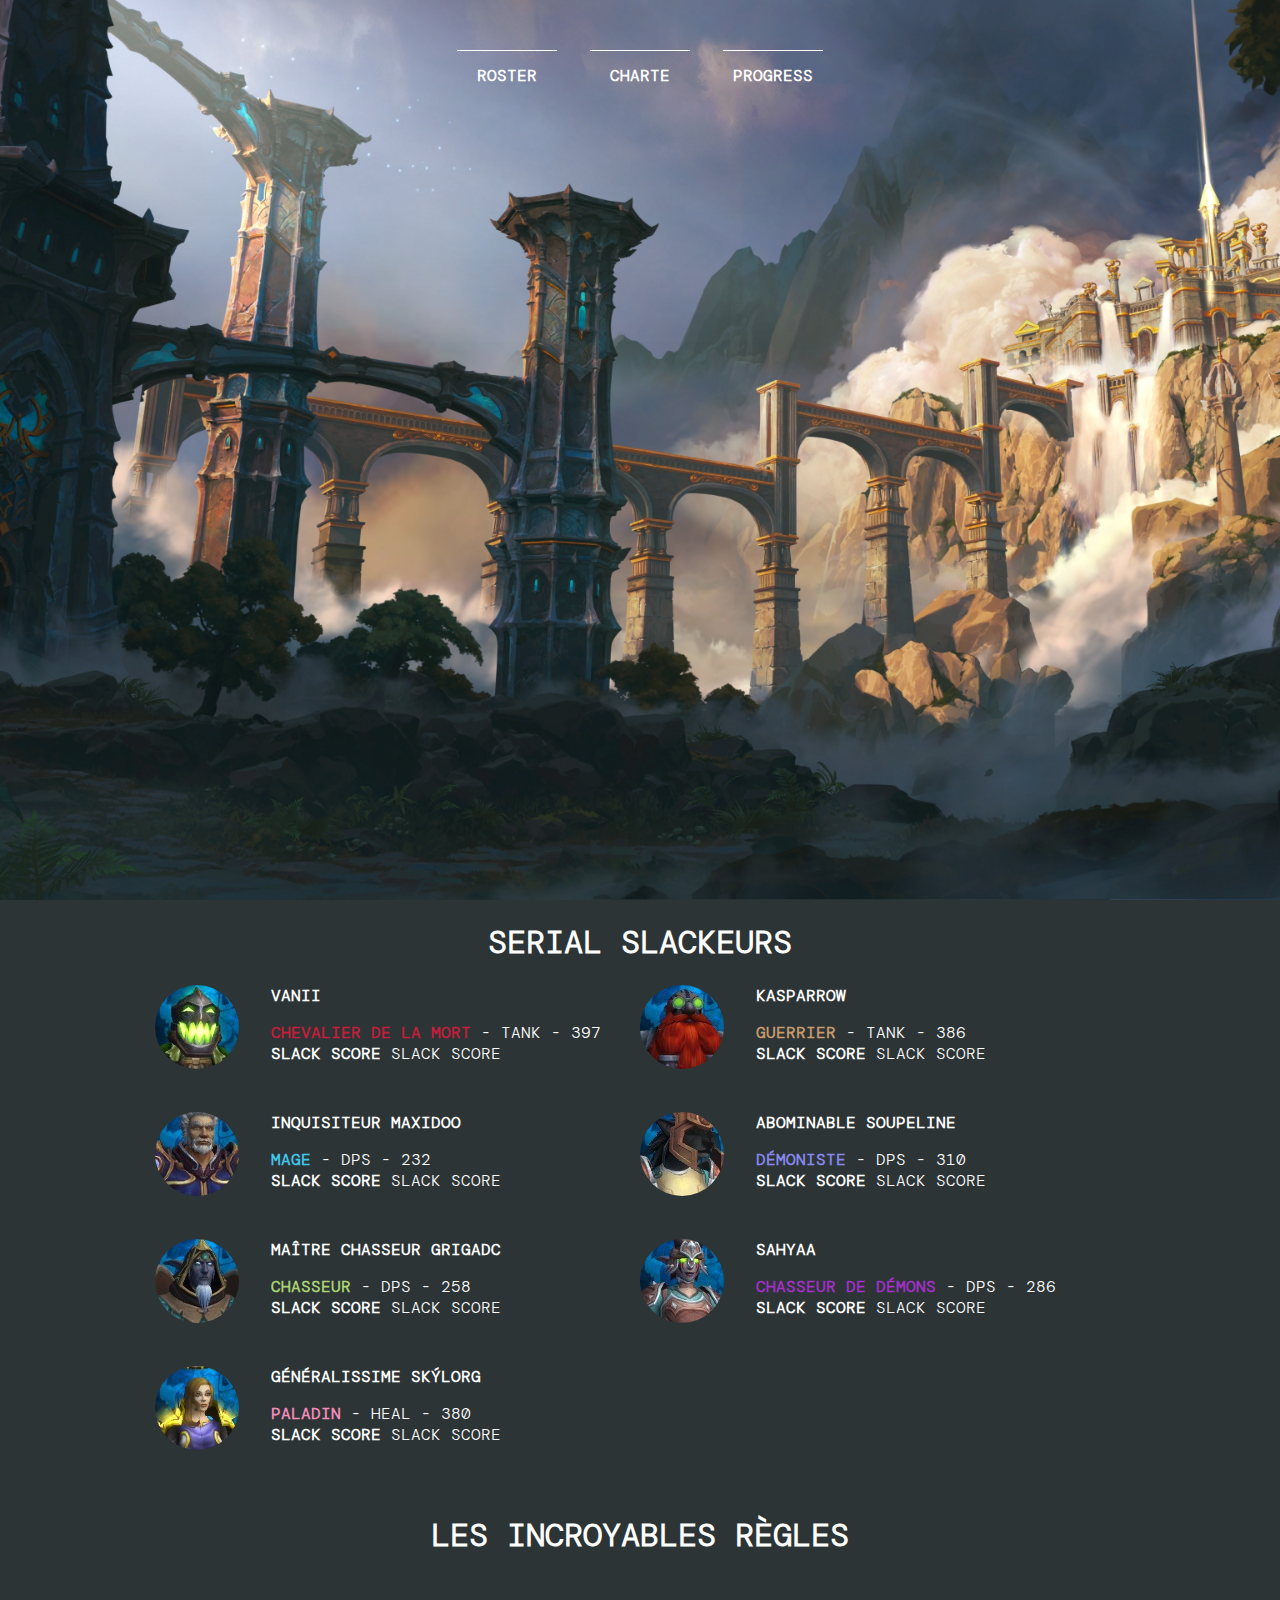
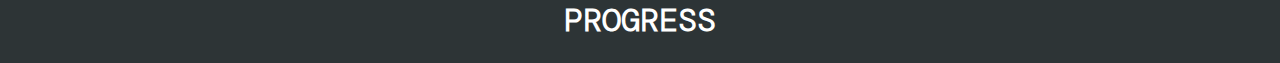
==== docs/index.html @ 686a3cb7 "rename release -> docs for github pages" ====
<!DOCTYPE html>
<html lang="fr">
  <head>
    <meta charset="UTF-8">
    <link rel="stylesheet" type="text/css" href="./css/main.css">
    <title>Guild Showcase</title>
  </head>
  <body>
    <div class="content">
      <nav>
        <a href="#roster"><span class="navbar-item">roster</span></a>
        <a href="#rules"><span class="navbar-item">charte</span></a>
        <a href="#progress"><span class="navbar-item">progress</span></a>
      </nav>
      <div class="header">
      </div>
      <div>
        <h1 class="uppercase">serial slackeurs</h1>
      </div>
      <div id="roster">
        <div class="character_entry">  <div class="avatar">    <img src="./img/vanii-hyjal.jpg"/>  </div>  <div class="character-summary">    <span class="bold">vanii</span>    <p>      <span class="class-6 bold">Chevalier de la mort</span> - <span>tank</span> - <span>397</span></br>      <span class="bold">slack score</span> <span>SLACK SCORE</span>    </p>  </div></div><div class="character_entry">  <div class="avatar">    <img src="./img/kasparrow-confrérie-du-thorium.jpg"/>  </div>  <div class="character-summary">    <span class="bold">kasparrow</span>    <p>      <span class="class-1 bold">Guerrier</span> - <span>tank</span> - <span>386</span></br>      <span class="bold">slack score</span> <span>SLACK SCORE</span>    </p>  </div></div><div class="character_entry">  <div class="avatar">    <img src="./img/maxidoo-hyjal.jpg"/>  </div>  <div class="character-summary">    <span class="bold">Inquisiteur maxidoo</span>    <p>      <span class="class-8 bold">Mage</span> - <span>dps</span> - <span>232</span></br>      <span class="bold">slack score</span> <span>SLACK SCORE</span>    </p>  </div></div><div class="character_entry">  <div class="avatar">    <img src="./img/soupeline-hyjal.jpg"/>  </div>  <div class="character-summary">    <span class="bold">Abominable soupeline</span>    <p>      <span class="class-9 bold">Démoniste</span> - <span>dps</span> - <span>310</span></br>      <span class="bold">slack score</span> <span>SLACK SCORE</span>    </p>  </div></div><div class="character_entry">  <div class="avatar">    <img src="./img/grigadc-hyjal.jpg"/>  </div>  <div class="character-summary">    <span class="bold">Maître chasseur grigadc</span>    <p>      <span class="class-3 bold">Chasseur</span> - <span>dps</span> - <span>258</span></br>      <span class="bold">slack score</span> <span>SLACK SCORE</span>    </p>  </div></div><div class="character_entry">  <div class="avatar">    <img src="./img/sahyaa-hyjal.jpg"/>  </div>  <div class="character-summary">    <span class="bold">sahyaa</span>    <p>      <span class="class-12 bold">Chasseur de démons</span> - <span>dps</span> - <span>286</span></br>      <span class="bold">slack score</span> <span>SLACK SCORE</span>    </p>  </div></div><div class="character_entry">  <div class="avatar">    <img src="./img/skýlorg-hyjal.jpg"/>  </div>  <div class="character-summary">    <span class="bold">Généralissime skýlorg</span>    <p>      <span class="class-2 bold">Paladin</span> - <span>heal</span> - <span>380</span></br>      <span class="bold">slack score</span> <span>SLACK SCORE</span>    </p>  </div></div>
      </div>
      <div id="rules">
        <h1 class="uppercase">les incroyables règles</h1>
      </div>
      <div id="progress">
        <h1 class="uppercase">progress</h1>
      </div>
    <div>
  </body>
</html>
---- docs/css/main.css ----
@font-face
{
  font-family: "DM Mono";
  src: url("../fonts/DMMono-Light.ttf");
  font-weight: 100 400 700;
}

html, body
{
  margin: 0;
  min-height: 100%;
  background-color: #2d3436;
}

body {
  font-family: "DM Mono";
  color: #FFFFFF;
}

nav {
  position: absolute;
  display:flex;
  justify-content: space-around;
  width: 400px;
  height: 150px;
  align-items: center;
  left: 50%;
  transform: translate(-50%, 0%);
}

.navbar-item {
  text-transform: uppercase;
  height: 50px;
  display: flex;
  align-items: center;
  justify-content: center;
  width: 100px;
  cursor: pointer;
  font-weight: 700;
  color: white;
  border-top: 1px solid white;
}

a {
  text-decoration: none;
}

.content {
  min-height: 100%;
}

.content > div {
  display: flex;
  flex-direction: row;
  justify-content: center;

}

.header {
  height:100vh;
  display: block;
  background: url(../img/header.jpg) no-repeat 0px 0px;
  background-size: cover;
}

#roster {
  margin: auto;
  flex-wrap: wrap;
  width: 1400px;
  justify-content: flex-start;
}

.character_entry {
  text-transform: uppercase;
  display: flex;
  flex-direction: row;
  padding-bottom: 2em;
  width: 33%;
}

@media (max-width: 1400px) {
  #roster {
    width: 970px;
    justify-content: flex-start;
  }

  .character_entry {
    width: 50%;
    justify-content: flex-start;
  }
}

@media (max-width: 992px) {
  #roster {
    width: 80%;
    justify-content: center;
  }

  .character_entry {
    min-width:100%;
    justify-content: flex-start;
  }
}

.avatar > img {
  border-radius: 50%;
  margin-right: 2em;
}


.uppercase {
  text-transform: uppercase;
}

.bold {
  font-weight: 700;
}

/* warrior */
.class-1 {
  color: #C69B6D;
}

/* paladin */
.class-2 {
  color: #F48CBA;
}

/* hunter */
.class-3 {
  color: #AAD372;
}

/* rogue */
.class-4 {
  color: #FFF468;
}

/* priest */
.class-5 {
  color: #CCCCCC;
}

/* DK  */
.class-6 {
  color: #C41E3A;
}


/* shaman */
.class-7 {
  color: #0070DD;
}

/* mage  */
.class-8 {
  color: #3FC7EB;
}

/* warlock  */
.class-9 {
  color: #8788EE;
}

/* monk  */
.class-10 {
  color: #00FF98;
}

/* druid  */
.class-11 {
  color: #FF7C0A;
}

/* DH  */
.class-12 {
  color: #A330C9;
}

/* evoker  */
.class-13 {
  color: #33937F;
}
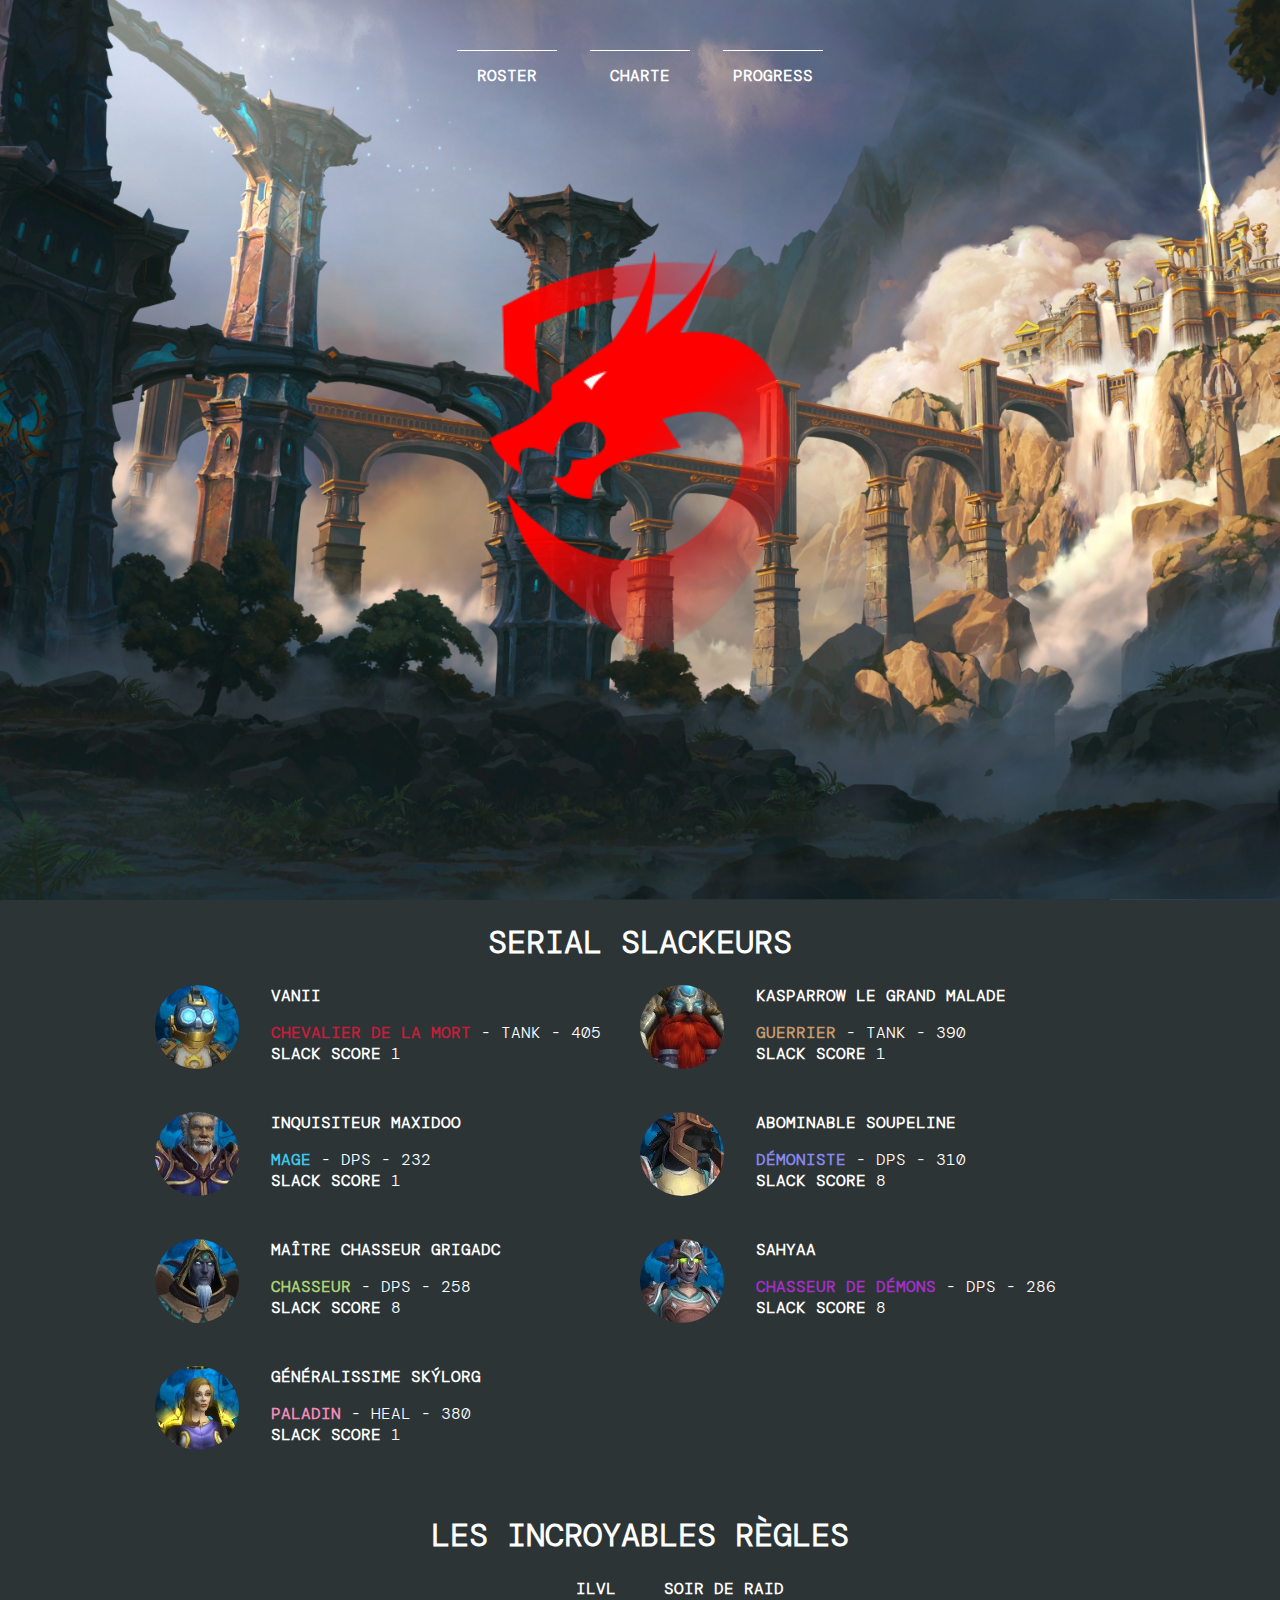
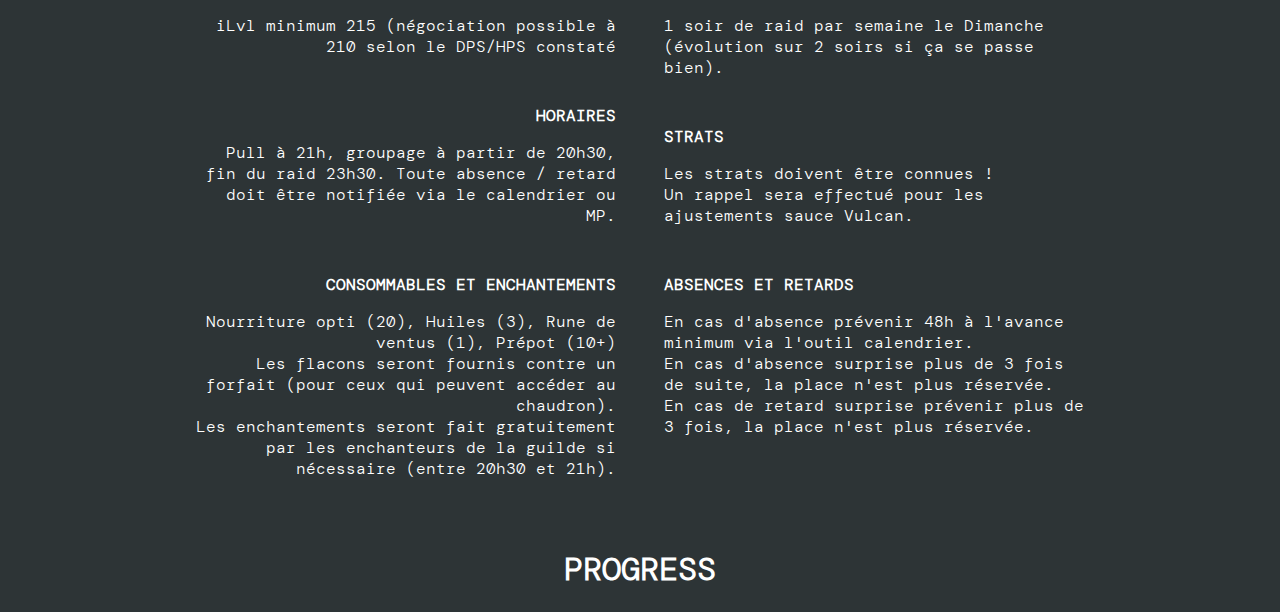
==== commit 6a43805a: "Add guild logo, slack score value, rules" ====
--- a/docs/index.html
+++ b/docs/index.html
@@ -3,7 +3,8 @@
   <head>
     <meta charset="UTF-8">
     <link rel="stylesheet" type="text/css" href="./css/main.css">
-    <title>Guild Showcase</title>
+    <link rel="icon" type="image/png" href="img/favicon.png">
+    <title>Vulcan Reborn</title>
   </head>
   <body>
     <div class="content">
@@ -12,17 +13,79 @@
         <a href="#rules"><span class="navbar-item">charte</span></a>
         <a href="#progress"><span class="navbar-item">progress</span></a>
       </nav>
+
       <div class="header">
+        <img src="./img/guild_logo.png" class="guild_logo">
       </div>
+
       <div>
         <h1 class="uppercase">serial slackeurs</h1>
       </div>
       <div id="roster">
-        <div class="character_entry">  <div class="avatar">    <img src="./img/vanii-hyjal.jpg"/>  </div>  <div class="character-summary">    <span class="bold">vanii</span>    <p>      <span class="class-6 bold">Chevalier de la mort</span> - <span>tank</span> - <span>397</span></br>      <span class="bold">slack score</span> <span>SLACK SCORE</span>    </p>  </div></div><div class="character_entry">  <div class="avatar">    <img src="./img/kasparrow-confrérie-du-thorium.jpg"/>  </div>  <div class="character-summary">    <span class="bold">kasparrow</span>    <p>      <span class="class-1 bold">Guerrier</span> - <span>tank</span> - <span>386</span></br>      <span class="bold">slack score</span> <span>SLACK SCORE</span>    </p>  </div></div><div class="character_entry">  <div class="avatar">    <img src="./img/maxidoo-hyjal.jpg"/>  </div>  <div class="character-summary">    <span class="bold">Inquisiteur maxidoo</span>    <p>      <span class="class-8 bold">Mage</span> - <span>dps</span> - <span>232</span></br>      <span class="bold">slack score</span> <span>SLACK SCORE</span>    </p>  </div></div><div class="character_entry">  <div class="avatar">    <img src="./img/soupeline-hyjal.jpg"/>  </div>  <div class="character-summary">    <span class="bold">Abominable soupeline</span>    <p>      <span class="class-9 bold">Démoniste</span> - <span>dps</span> - <span>310</span></br>      <span class="bold">slack score</span> <span>SLACK SCORE</span>    </p>  </div></div><div class="character_entry">  <div class="avatar">    <img src="./img/grigadc-hyjal.jpg"/>  </div>  <div class="character-summary">    <span class="bold">Maître chasseur grigadc</span>    <p>      <span class="class-3 bold">Chasseur</span> - <span>dps</span> - <span>258</span></br>      <span class="bold">slack score</span> <span>SLACK SCORE</span>    </p>  </div></div><div class="character_entry">  <div class="avatar">    <img src="./img/sahyaa-hyjal.jpg"/>  </div>  <div class="character-summary">    <span class="bold">sahyaa</span>    <p>      <span class="class-12 bold">Chasseur de démons</span> - <span>dps</span> - <span>286</span></br>      <span class="bold">slack score</span> <span>SLACK SCORE</span>    </p>  </div></div><div class="character_entry">  <div class="avatar">    <img src="./img/skýlorg-hyjal.jpg"/>  </div>  <div class="character-summary">    <span class="bold">Généralissime skýlorg</span>    <p>      <span class="class-2 bold">Paladin</span> - <span>heal</span> - <span>380</span></br>      <span class="bold">slack score</span> <span>SLACK SCORE</span>    </p>  </div></div>
+        <div class="character_entry">  <div class="avatar">    <img src="./img/vanii-hyjal.jpg"/>  </div>  <div class="character-summary">    <span class="bold">vanii</span>    <p>      <span class="class-6 bold">Chevalier de la mort</span> - <span>tank</span> - <span>405</span></br>      <span class="bold">slack score</span> <span>1</span>    </p>  </div></div><div class="character_entry">  <div class="avatar">    <img src="./img/kasparrow-confrérie-du-thorium.jpg"/>  </div>  <div class="character-summary">    <span class="bold">kasparrow le grand malade</span>    <p>      <span class="class-1 bold">Guerrier</span> - <span>tank</span> - <span>390</span></br>      <span class="bold">slack score</span> <span>1</span>    </p>  </div></div><div class="character_entry">  <div class="avatar">    <img src="./img/maxidoo-hyjal.jpg"/>  </div>  <div class="character-summary">    <span class="bold">Inquisiteur maxidoo</span>    <p>      <span class="class-8 bold">Mage</span> - <span>dps</span> - <span>232</span></br>      <span class="bold">slack score</span> <span>1</span>    </p>  </div></div><div class="character_entry">  <div class="avatar">    <img src="./img/soupeline-hyjal.jpg"/>  </div>  <div class="character-summary">    <span class="bold">Abominable soupeline</span>    <p>      <span class="class-9 bold">Démoniste</span> - <span>dps</span> - <span>310</span></br>      <span class="bold">slack score</span> <span>8</span>    </p>  </div></div><div class="character_entry">  <div class="avatar">    <img src="./img/grigadc-hyjal.jpg"/>  </div>  <div class="character-summary">    <span class="bold">Maître chasseur grigadc</span>    <p>      <span class="class-3 bold">Chasseur</span> - <span>dps</span> - <span>258</span></br>      <span class="bold">slack score</span> <span>8</span>    </p>  </div></div><div class="character_entry">  <div class="avatar">    <img src="./img/sahyaa-hyjal.jpg"/>  </div>  <div class="character-summary">    <span class="bold">sahyaa</span>    <p>      <span class="class-12 bold">Chasseur de démons</span> - <span>dps</span> - <span>286</span></br>      <span class="bold">slack score</span> <span>8</span>    </p>  </div></div><div class="character_entry">  <div class="avatar">    <img src="./img/skýlorg-hyjal.jpg"/>  </div>  <div class="character-summary">    <span class="bold">Généralissime skýlorg</span>    <p>      <span class="class-2 bold">Paladin</span> - <span>heal</span> - <span>380</span></br>      <span class="bold">slack score</span> <span>1</span>    </p>  </div></div>
+      </div>
+
+      <div>
+        <h1 class="uppercase">les incroyables règles</h1>
       </div>
       <div id="rules">
-        <h1 class="uppercase">les incroyables règles</h1>
+        <!-- first rules column -->
+        <div>
+          <div class="rule">
+            <span class="rule-title">iLvl</span>
+            <p>
+            iLvl minimum 215 (négociation possible à 210 selon le DPS/HPS constaté
+            </p>
+          </div>
+          <div class="rule">
+            <span class="rule-title">horaires</span>
+            <p>
+              Pull à 21h, groupage à partir de 20h30, fin du raid 23h30. Toute 
+              absence / retard doit être notifiée via le calendrier ou MP.
+            </p>
+          </div>
+          <div class="rule">
+            <span class="rule-title">Consommables et enchantements</span>
+            <p>
+              Nourriture opti (20), Huiles (3), Rune de ventus (1), Prépot (10+)
+              <br/>
+              Les flacons seront fournis contre un forfait (pour ceux qui 
+              peuvent accéder au chaudron).
+              <br>
+              Les enchantements seront fait gratuitement par les enchanteurs 
+              de la guilde si nécessaire (entre 20h30 et 21h).
+            </p>
+          </div>
+        </div>
+        <!-- second rules column -->
+        <div>
+          <div class="rule">
+            <span class="rule-title">Soir de raid</span>
+            <p>
+              1 soir de raid par semaine le Dimanche (évolution sur 2 soirs si ça se passe bien).
+            </p>
+          </div>
+          <div class="rule">
+            <span class="rule-title">Strats</span>
+            <p>
+              Les strats doivent être connues !
+              <br/>
+              Un rappel sera effectué pour les ajustements sauce Vulcan.
+            </p>
+          </div>
+          <div class="rule">
+            <span class="rule-title">Absences et retards</span>
+            <p>
+              En cas d'absence prévenir 48h à l'avance minimum via l'outil calendrier.
+              <br/>
+              En cas d'absence surprise plus de 3 fois de suite, la place n'est plus réservée.
+              <br/>
+              En cas de retard surprise prévenir plus de 3 fois, la place n'est plus réservée.</p>
+            </p>
+          </div>
+        </div>
       </div>
+
       <div id="progress">
         <h1 class="uppercase">progress</h1>
       </div>
--- a/docs/css/main.css
+++ b/docs/css/main.css
@@ -63,6 +63,11 @@
   background-size: cover;
 }
 
+.guild_logo {
+  width: 300px;
+  margin: auto;
+}
+
 #roster {
   margin: auto;
   flex-wrap: wrap;
@@ -78,6 +83,15 @@
   width: 33%;
 }
 
+#rules > div {
+  width: 33%;
+}
+
+#rules :nth-child(1) > div {
+  text-align: right;
+}
+
+
 @media (max-width: 1400px) {
   #roster {
     width: 970px;
@@ -94,12 +108,31 @@
   #roster {
     width: 80%;
     justify-content: center;
+    margin: auto;
   }
 
   .character_entry {
     min-width:100%;
     justify-content: flex-start;
   }
+
+  #rules {
+    flex-direction: column;
+    gap: 0px !important;
+  }
+
+  #rules > div {
+    width: 80%;
+    margin: auto;
+  }
+
+  #rules {
+    text-align: center;
+  }
+
+  #rules :nth-child(1) > div {
+    text-align: center;
+  }
 }
 
 .avatar > img {
@@ -107,6 +140,18 @@
   margin-right: 2em;
 }
 
+#rules {
+  gap: 3em;
+}
+
+.rule {
+  margin-bottom: 3em;
+}
+
+.rule-title {
+  text-transform: uppercase;
+  font-weight: 700;
+}
 
 .uppercase {
   text-transform: uppercase;
@@ -146,7 +191,6 @@
   color: #C41E3A;
 }
 
-
 /* shaman */
 .class-7 {
   color: #0070DD;
